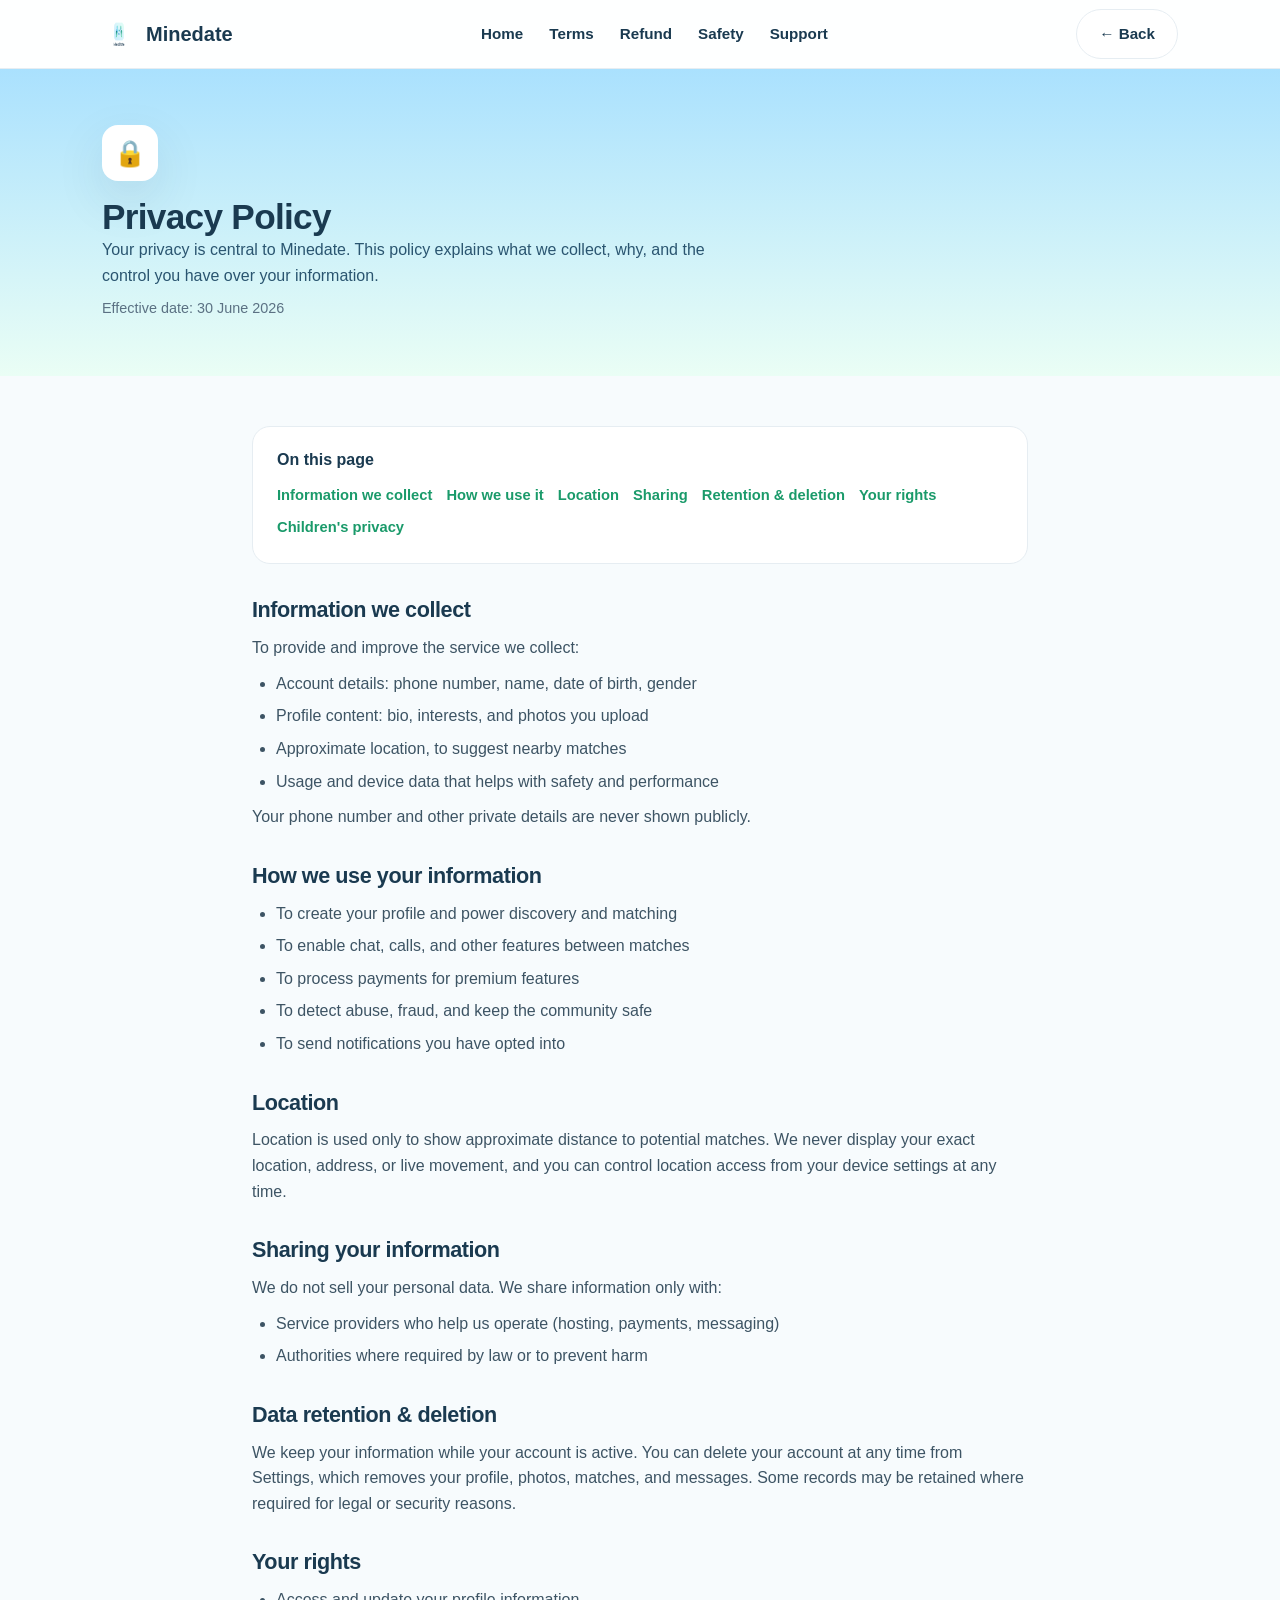
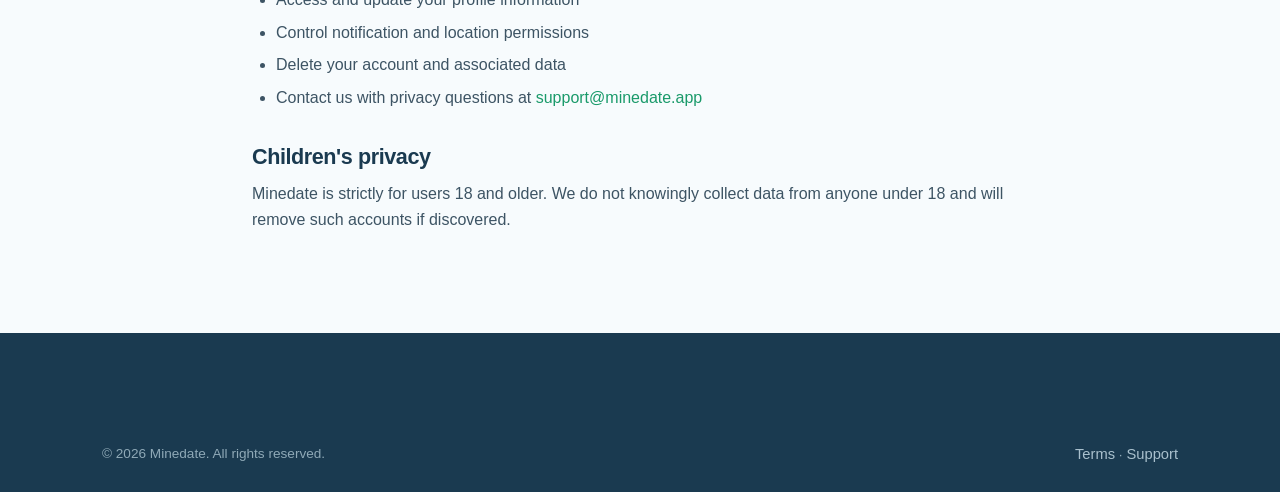
==== privacy.html @ 2032afdf "Initial Minedate website" ====
<!doctype html>
<html lang="en">
<head>
<meta charset="utf-8">
<meta name="viewport" content="width=device-width,initial-scale=1">
<title>Privacy Policy — Minedate</title>
<meta name="description" content="Minedate Privacy Policy: what we collect, why, and the control you have over your information.">
<link rel="icon" href="assets/app-icon.png">
<link rel="stylesheet" href="styles.css">
</head>
<body>

<header class="nav"><div class="wrap">
  <a class="brand" href="index.html"><img src="assets/logo.png" alt="Minedate logo">Minedate</a>
  <nav class="nav-links"><a href="index.html">Home</a><a href="terms.html">Terms</a><a href="refund.html">Refund</a><a href="guidelines.html">Safety</a><a href="support.html">Support</a></nav>
  <a class="btn btn-ghost" href="index.html">&#8592; Back</a>
</div></header>

<section class="legal-hero"><div class="wrap">
  <div class="badge">&#128274;</div>
  <h1 style="font-size:2.2rem">Privacy Policy</h1>
  <p style="max-width:640px;color:var(--navy-light)">Your privacy is central to Minedate. This policy explains what we collect, why, and the control you have over your information.</p>
  <p class="eff">Effective date: 30 June 2026</p>
</div></section>

<main class="legal-body">
  <div class="toc">
    <strong style="display:block;margin-bottom:8px;color:var(--navy)">On this page</strong>
    <a href="#collect">Information we collect</a><a href="#use">How we use it</a><a href="#location">Location</a><a href="#sharing">Sharing</a><a href="#retention">Retention &amp; deletion</a><a href="#rights">Your rights</a><a href="#children">Children's privacy</a>
  </div>

  <h2 id="collect">Information we collect</h2>
  <p>To provide and improve the service we collect:</p>
  <ul>
    <li>Account details: phone number, name, date of birth, gender</li>
    <li>Profile content: bio, interests, and photos you upload</li>
    <li>Approximate location, to suggest nearby matches</li>
    <li>Usage and device data that helps with safety and performance</li>
  </ul>
  <p>Your phone number and other private details are never shown publicly.</p>

  <h2 id="use">How we use your information</h2>
  <ul>
    <li>To create your profile and power discovery and matching</li>
    <li>To enable chat, calls, and other features between matches</li>
    <li>To process payments for premium features</li>
    <li>To detect abuse, fraud, and keep the community safe</li>
    <li>To send notifications you have opted into</li>
  </ul>

  <h2 id="location">Location</h2>
  <p>Location is used only to show approximate distance to potential matches. We never display your exact location, address, or live movement, and you can control location access from your device settings at any time.</p>

  <h2 id="sharing">Sharing your information</h2>
  <p>We do not sell your personal data. We share information only with:</p>
  <ul>
    <li>Service providers who help us operate (hosting, payments, messaging)</li>
    <li>Authorities where required by law or to prevent harm</li>
  </ul>

  <h2 id="retention">Data retention &amp; deletion</h2>
  <p>We keep your information while your account is active. You can delete your account at any time from Settings, which removes your profile, photos, matches, and messages. Some records may be retained where required for legal or security reasons.</p>

  <h2 id="rights">Your rights</h2>
  <ul>
    <li>Access and update your profile information</li>
    <li>Control notification and location permissions</li>
    <li>Delete your account and associated data</li>
    <li>Contact us with privacy questions at <a href="mailto:support@minedate.app" style="color:var(--green)">support@minedate.app</a></li>
  </ul>

  <h2 id="children">Children's privacy</h2>
  <p>Minedate is strictly for users 18 and older. We do not knowingly collect data from anyone under 18 and will remove such accounts if discovered.</p>
</main>

<footer><div class="wrap"><div class="foot-bottom" style="border:none">
  <span>© 2026 Minedate. All rights reserved.</span>
  <span><a href="terms.html" style="display:inline;color:#a9c0cd">Terms</a> · <a href="support.html" style="display:inline;color:#a9c0cd">Support</a></span>
</div></div></footer>

</body>
</html>
---- styles.css ----
:root{
  --green:#1A9A6A; --green-light:#2DBF85; --green-dark:#147A53;
  --navy:#1A3A50; --navy-light:#2A5570;
  --red:#FF4B5C; --blue:#00B2FF; --gold:#E6B325;
  --grad-top:#AAE1FE; --grad-mid:#D1F2F9; --grad-bot:#EAFEF5;
  --ink:#1A3A50; --muted:#5b7183; --line:#e6edf2; --bg:#f7fbfd; --white:#fff;
  --radius:18px; --shadow:0 18px 50px rgba(26,58,80,.10);
  --maxw:1120px;
}
*{box-sizing:border-box;margin:0;padding:0}
html{scroll-behavior:smooth}
body{font-family:-apple-system,"Segoe UI",Roboto,Helvetica,Arial,sans-serif;color:var(--ink);background:var(--bg);line-height:1.6;-webkit-font-smoothing:antialiased}
a{color:inherit;text-decoration:none}
img{max-width:100%;display:block}
.wrap{max-width:var(--maxw);margin:0 auto;padding:0 22px}
h1,h2,h3{line-height:1.15;letter-spacing:-.02em;color:var(--navy)}
h1{font-size:clamp(2.1rem,5vw,3.4rem);font-weight:800}
h2{font-size:clamp(1.6rem,3.5vw,2.4rem);font-weight:800}
h3{font-size:1.15rem;font-weight:700}
p{color:var(--muted)}
.section{padding:70px 0}
.center{text-align:center}
.eyebrow{display:inline-block;font-size:.8rem;font-weight:700;letter-spacing:.08em;text-transform:uppercase;color:var(--green);background:rgba(26,154,106,.1);padding:6px 14px;border-radius:999px;margin-bottom:14px}

/* Header */
.nav{position:sticky;top:0;z-index:50;background:rgba(255,255,255,.85);backdrop-filter:blur(12px);border-bottom:1px solid var(--line)}
.nav .wrap{display:flex;align-items:center;justify-content:space-between;height:68px}
.brand{display:flex;align-items:center;gap:10px;font-weight:800;font-size:1.25rem;color:var(--navy)}
.brand img{width:34px;height:34px;border-radius:9px}
.nav-links{display:flex;gap:26px;align-items:center}
.nav-links a{font-weight:600;color:var(--navy);font-size:.95rem}
.nav-links a:hover{color:var(--green)}
.btn{display:inline-flex;align-items:center;gap:8px;font-weight:700;border-radius:999px;padding:12px 22px;cursor:pointer;border:none;transition:.2s;font-size:.95rem}
.btn-primary{background:linear-gradient(135deg,var(--blue),var(--green));color:#fff;box-shadow:0 10px 24px rgba(26,154,106,.28)}
.btn-primary:hover{transform:translateY(-2px)}
.btn-ghost{background:#fff;border:1.5px solid var(--line);color:var(--navy)}
.menu-btn{display:none;background:none;border:none;font-size:1.6rem;color:var(--navy);cursor:pointer}

/* Hero */
.hero{background:linear-gradient(180deg,var(--grad-top) 0%,var(--grad-mid) 45%,var(--grad-bot) 100%);padding:64px 0 84px;position:relative;overflow:hidden}
.hero .wrap{display:grid;grid-template-columns:1.1fr .9fr;gap:40px;align-items:center}
.hero p.lead{font-size:1.15rem;max-width:520px;margin:18px 0 26px;color:var(--navy-light)}
.hero-cta{display:flex;gap:14px;flex-wrap:wrap}
.store-badge{display:inline-flex;align-items:center;gap:10px;background:var(--navy);color:#fff;padding:11px 20px;border-radius:14px;font-weight:600}
.store-badge small{display:block;font-size:.65rem;opacity:.8;font-weight:500;letter-spacing:.04em}
.store-badge b{font-size:1.05rem}
.hero-visual{display:flex;justify-content:center}
.phone{width:290px;max-width:80vw;background:#fff;border-radius:38px;padding:12px;box-shadow:var(--shadow);border:1px solid #dfeef7}
.phone-inner{border-radius:28px;overflow:hidden;background:linear-gradient(160deg,var(--grad-top),var(--grad-bot));aspect-ratio:9/19;display:flex;flex-direction:column;align-items:center;justify-content:center;padding:26px;text-align:center}
.phone-inner img{width:90px;height:90px;border-radius:22px;box-shadow:0 12px 30px rgba(26,58,80,.2)}
.phone-inner h3{margin-top:16px;color:var(--navy)}
.phone-inner span{color:var(--green);font-weight:700;margin-top:4px}
.trust{display:flex;gap:10px;align-items:center;margin-top:22px;color:var(--navy-light);font-weight:600;font-size:.9rem}
.dots{display:flex}
.dots span{width:30px;height:30px;border-radius:50%;border:2px solid #fff;margin-left:-8px;background:linear-gradient(135deg,var(--blue),var(--green))}

/* Feature grid */
.grid{display:grid;gap:22px}
.grid-4{grid-template-columns:repeat(4,1fr)}
.grid-3{grid-template-columns:repeat(3,1fr)}
.card{background:#fff;border:1px solid var(--line);border-radius:var(--radius);padding:26px;transition:.2s}
.card:hover{transform:translateY(-4px);box-shadow:var(--shadow)}
.ic{width:48px;height:48px;border-radius:14px;display:flex;align-items:center;justify-content:center;font-size:1.5rem;margin-bottom:14px;background:rgba(26,154,106,.12)}
.card p{margin-top:6px;font-size:.95rem}

/* Steps */
.steps{display:grid;grid-template-columns:repeat(3,1fr);gap:26px;margin-top:40px}
.step .num{width:44px;height:44px;border-radius:50%;background:linear-gradient(135deg,var(--blue),var(--green));color:#fff;font-weight:800;display:flex;align-items:center;justify-content:center;margin-bottom:14px}

/* Stats */
.stats{background:var(--navy);border-radius:26px;padding:44px;display:grid;grid-template-columns:repeat(4,1fr);gap:24px;color:#fff}
.stats h3{color:#fff;font-size:2.2rem}
.stats span{color:#b9cdd9;font-weight:600;font-size:.9rem}

/* CTA */
.cta{background:linear-gradient(135deg,var(--green),var(--blue));border-radius:28px;padding:56px;text-align:center;color:#fff}
.cta h2{color:#fff}
.cta p{color:rgba(255,255,255,.9);max-width:520px;margin:12px auto 24px}
.cta .btn-ghost{background:#fff;color:var(--navy)}

/* Footer */
footer{background:var(--navy);color:#c9d8e2;padding:56px 0 26px;margin-top:40px}
footer .cols{display:grid;grid-template-columns:1.6fr 1fr 1fr 1fr;gap:30px}
footer h4{color:#fff;font-size:.95rem;margin-bottom:14px;letter-spacing:.03em}
footer a{display:block;color:#a9c0cd;padding:5px 0;font-size:.92rem}
footer a:hover{color:#fff}
footer .brand{color:#fff}
.foot-bottom{border-top:1px solid rgba(255,255,255,.12);margin-top:34px;padding-top:20px;display:flex;justify-content:space-between;gap:14px;flex-wrap:wrap;font-size:.85rem;color:#8fa9b7}

/* Legal pages */
.legal-hero{background:linear-gradient(180deg,var(--grad-top),var(--grad-bot));padding:56px 0}
.legal-hero .badge{width:56px;height:56px;border-radius:16px;background:#fff;display:flex;align-items:center;justify-content:center;font-size:1.6rem;box-shadow:var(--shadow);margin-bottom:16px}
.legal-body{max-width:820px;margin:0 auto;padding:50px 22px}
.legal-body h2{margin:34px 0 12px;font-size:1.35rem}
.legal-body h2:first-child{margin-top:0}
.legal-body p{margin:10px 0;color:#3d5464}
.legal-body ul{margin:10px 0 10px 4px;padding-left:20px}
.legal-body li{margin:7px 0;color:#3d5464}
.eff{color:var(--muted);font-size:.9rem;margin-top:8px}
.toc{background:#fff;border:1px solid var(--line);border-radius:var(--radius);padding:20px 24px;margin-bottom:30px}
.toc a{display:inline-block;margin:4px 14px 4px 0;color:var(--green);font-weight:600;font-size:.92rem}

/* Support form */
.form-card{background:#fff;border:1px solid var(--line);border-radius:var(--radius);padding:28px;box-shadow:var(--shadow)}
.form-row{display:grid;grid-template-columns:1fr 1fr;gap:16px}
.field{margin-bottom:16px}
.field label{display:block;font-weight:600;color:var(--navy);font-size:.9rem;margin-bottom:6px}
.field input,.field select,.field textarea{width:100%;padding:12px 14px;border:1.5px solid var(--line);border-radius:12px;font-size:.95rem;font-family:inherit;color:var(--ink);background:#fbfdfe;transition:.15s}
.field input:focus,.field select:focus,.field textarea:focus{outline:none;border-color:var(--green);background:#fff}
.field textarea{min-height:130px;resize:vertical}
.form-note{margin-top:12px;font-size:.9rem;font-weight:600;display:none}
.form-note.ok{display:block;color:var(--green)}
.form-note.err{display:block;color:var(--red)}
@media(max-width:600px){.form-row{grid-template-columns:1fr}}

@media(max-width:860px){
  .hero .wrap{grid-template-columns:1fr;text-align:center}
  .hero-cta,.trust{justify-content:center}
  .grid-4{grid-template-columns:repeat(2,1fr)}
  .grid-3,.steps{grid-template-columns:1fr}
  .stats{grid-template-columns:repeat(2,1fr)}
  footer .cols{grid-template-columns:1fr 1fr}
  .nav-links{display:none}
  .menu-btn{display:block}
  .hero-visual{order:-1}
}
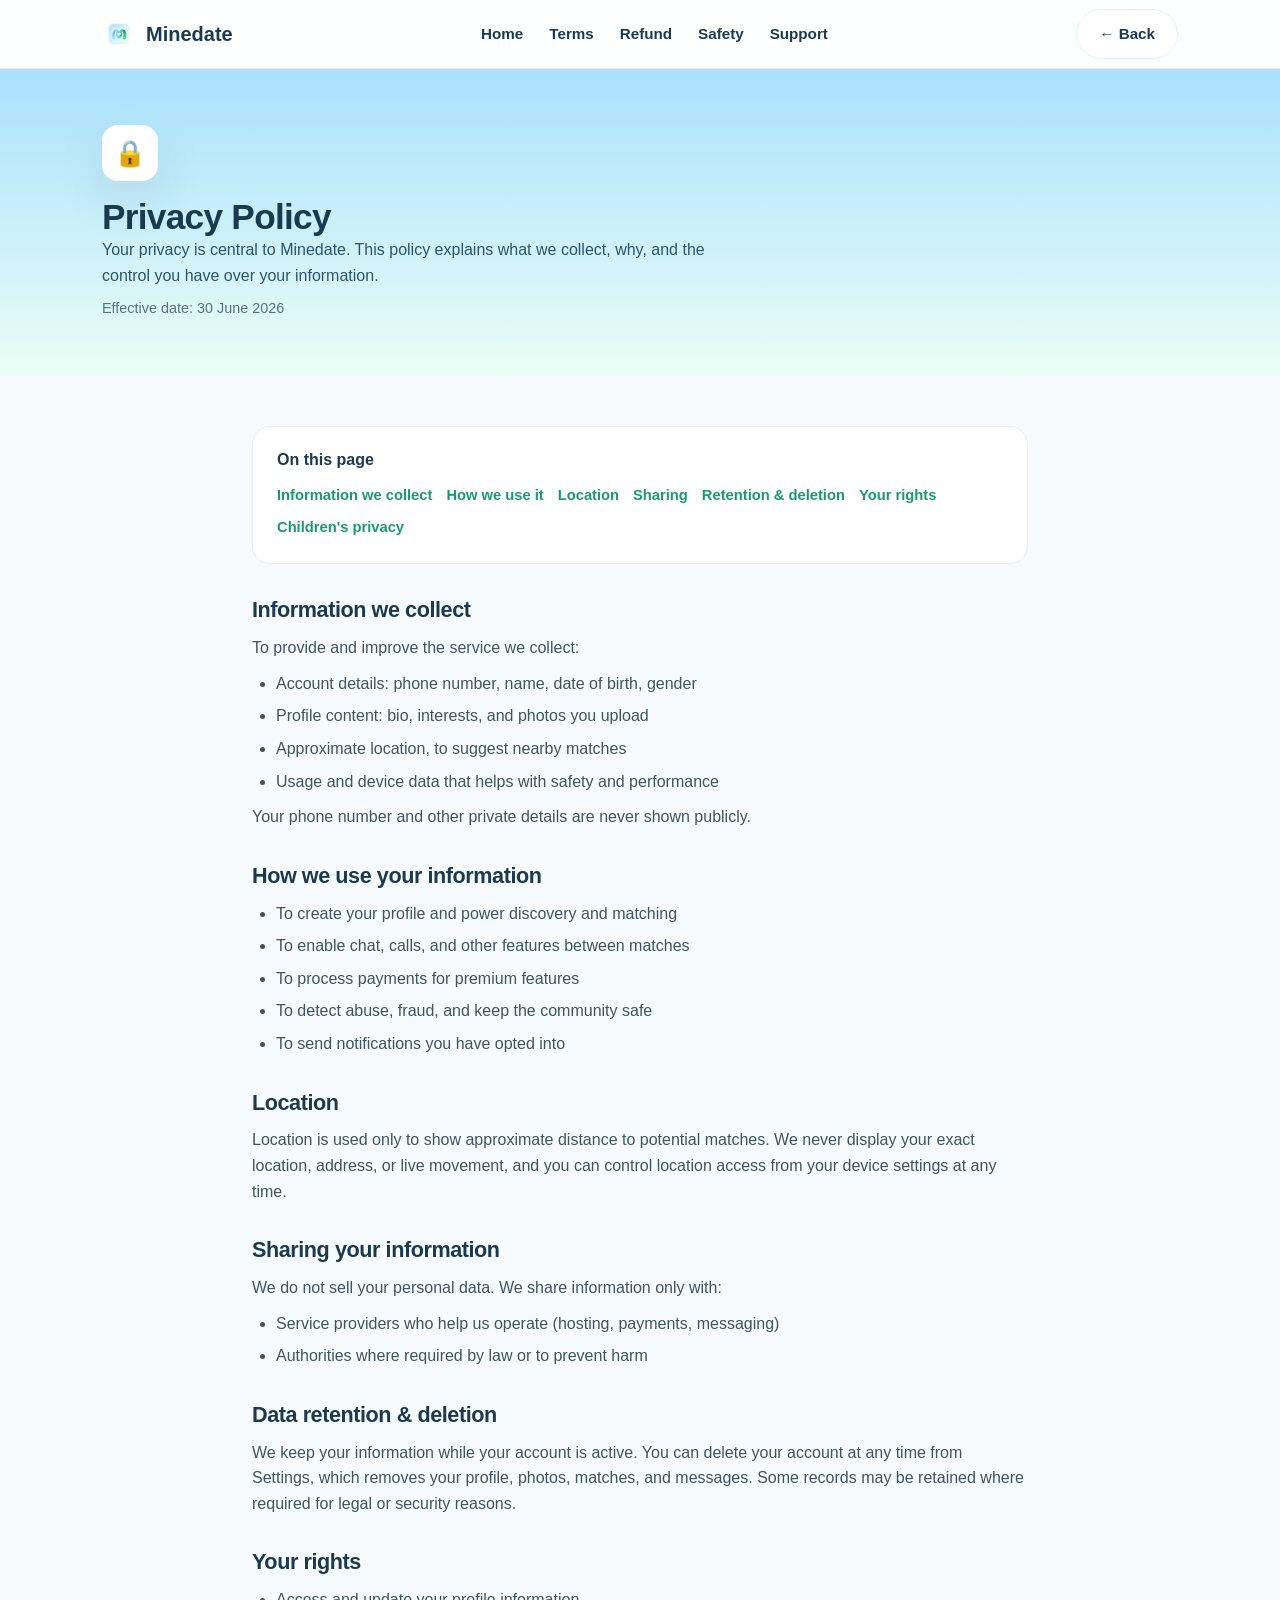
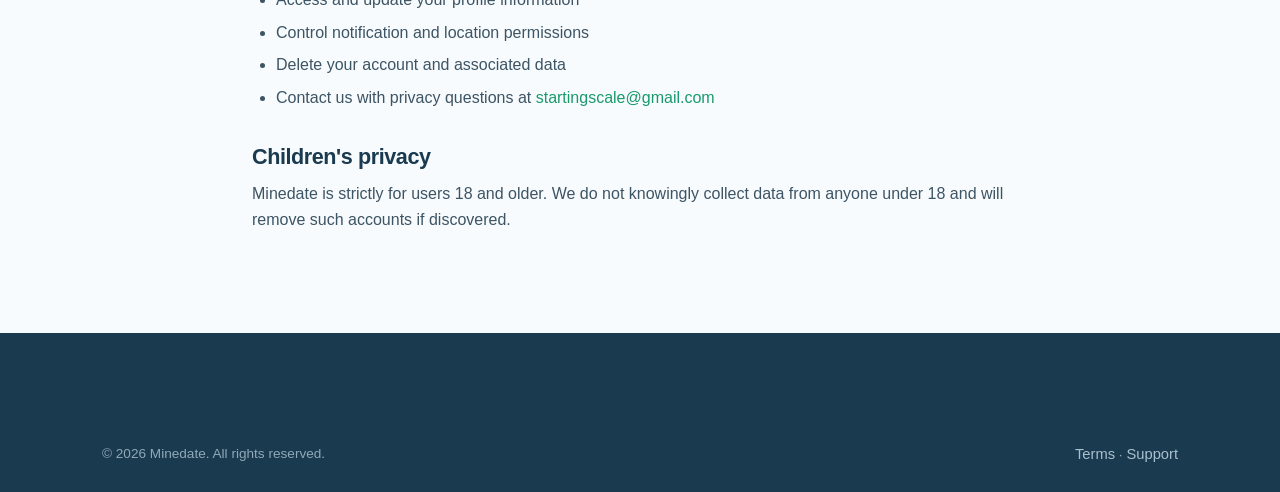
==== commit 9e4e358c: "Update privacy.html" ====
--- a/privacy.html
+++ b/privacy.html
@@ -66,7 +66,7 @@
     <li>Access and update your profile information</li>
     <li>Control notification and location permissions</li>
     <li>Delete your account and associated data</li>
-    <li>Contact us with privacy questions at <a href="mailto:support@minedate.app" style="color:var(--green)">support@minedate.app</a></li>
+    <li>Contact us with privacy questions at <a href="mailto:startingscale@gmail.com" style="color:var(--green)">startingscale@gmail.com</a></li>
   </ul>
 
   <h2 id="children">Children's privacy</h2>
